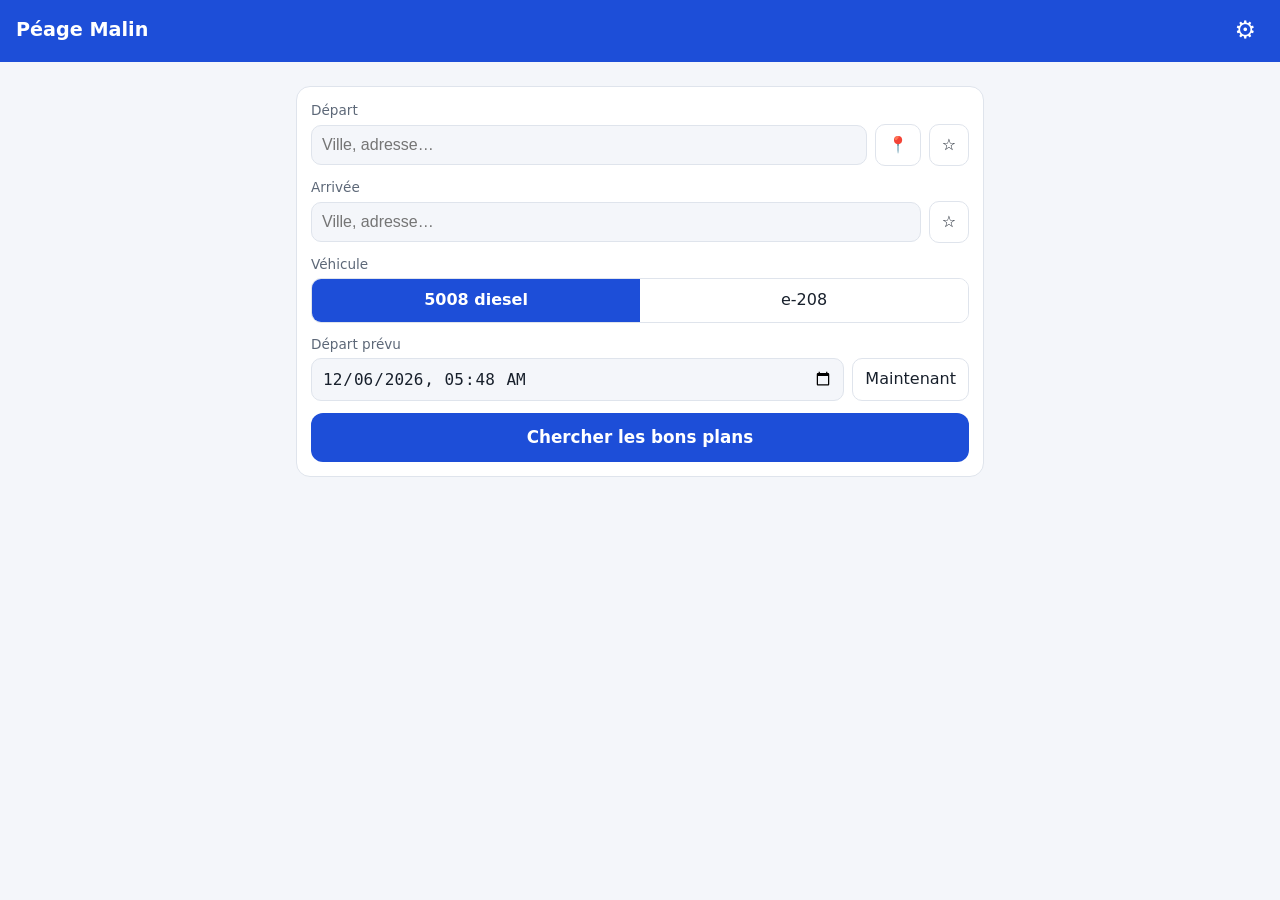
==== app/index.html @ 78e2078d "e-208 charge stopped automatically at 6:00 (always on Tempo red days, otherwise unless skipped from " ====
<!doctype html>
<html lang="fr">
<head>
<meta charset="utf-8">
<meta name="viewport" content="width=device-width, initial-scale=1, viewport-fit=cover">
<title>Péage Malin</title>
<meta name="description" content="Trouver les bons compromis entre péages, énergie et temps de trajet">
<meta name="theme-color" content="#1d4ed8">
<link rel="manifest" href="manifest.webmanifest">
<link rel="icon" href="icon.svg" type="image/svg+xml">
<link rel="apple-touch-icon" href="icon.svg">
<link rel="stylesheet" href="css/app.css">
</head>
<body>
<header class="top">
  <h1>Péage Malin</h1>
  <button id="btnSettings" class="icon-btn" aria-label="Réglages">⚙︎</button>
</header>

<main>
  <section id="enroute" class="card enroute hidden" aria-live="polite"></section>
  <section id="chargeCard" class="card chargecard hidden"></section>
  <section id="trips" class="card hidden">
    <h2>Mes trajets</h2>
    <div id="tripList"></div>
  </section>

  <form id="form" class="card" autocomplete="off">
    <label class="field">
      <span>Départ</span>
      <div class="row">
        <input id="from" type="text" placeholder="Ville, adresse…" required>
        <button type="button" id="btnHere" class="small-btn" title="Ma position" aria-label="Ma position">📍</button>
        <button type="button" id="btnSaveFrom" class="small-btn" title="Enregistrer ce lieu" aria-label="Enregistrer ce lieu">☆</button>
      </div>
      <ul class="suggest" id="fromSuggest"></ul>
      <div class="chips" id="fromChips"></div>
    </label>
    <label class="field">
      <span>Arrivée</span>
      <div class="row">
        <input id="to" type="text" placeholder="Ville, adresse…" required>
        <button type="button" id="btnSaveTo" class="small-btn" title="Enregistrer ce lieu" aria-label="Enregistrer ce lieu">☆</button>
      </div>
      <ul class="suggest" id="toSuggest"></ul>
      <div class="chips" id="toChips"></div>
    </label>
    <div class="field">
      <span>Véhicule</span>
      <div class="seg" id="vehSeg">
        <button type="button" data-v="diesel" class="on">5008 diesel</button>
        <button type="button" data-v="ev">e-208</button>
      </div>
    </div>
    <div id="evBox" class="evbox hidden">
      <div id="carLive" class="carlive hidden"></div>
      <label class="field inline"><span>🔋 Batterie au départ (%)</span><input id="evStart" type="number" min="5" max="100" step="5" inputmode="numeric"></label>
      <label class="field inline"><span>Batterie voulue à l'arrivée (%) <small>facultatif</small></span><input id="evArrive" type="number" min="0" max="90" step="5" inputmode="numeric" placeholder="8"></label>
      <label class="tick"><input id="evLunch" type="checkbox"> 🍽️ Déjeuner pendant une recharge</label>
      <label class="tick"><input id="evNoCharge" type="checkbox"> ♾️ Ignorer la recharge (autonomie illimitée)</label>
    </div>
    <label class="field">
      <span>Départ prévu</span>
      <div class="row">
        <input id="when" type="datetime-local">
        <button type="button" id="btnNow" class="small-btn">Maintenant</button>
      </div>
    </label>
    <button id="btnGo" class="primary" type="submit">Chercher les bons plans</button>
  </form>

  <section id="progress" class="card hidden" aria-live="polite">
    <div class="bar"><div id="barFill"></div></div>
    <p id="progressText">…</p>
  </section>

  <section id="error" class="card error hidden"></section>

  <section id="results" class="hidden">
    <div class="card" id="summary"></div>

    <div class="card">
      <h2>Combien de temps en plus j'accepte ?</h2>
      <input id="budget" type="range" min="0" max="90" step="5" value="30">
      <p id="budgetText" class="budget-text"></p>
      <div id="budgetRoute"></div>
    </div>

    <div class="card">
      <h2>Économie selon le temps perdu</h2>
      <div id="chart"></div>
      <p class="hint">Chaque point est un itinéraire « efficace » (aucun autre n'est à la fois plus rapide et moins cher). Touchez un point pour le voir.</p>
    </div>

    <div class="card">
      <h2>Tous les bons itinéraires</h2>
      <div id="list"></div>
    </div>
    <p class="hint center" id="footStats"></p>
  </section>
</main>

<dialog id="settings">
  <form method="dialog" class="settings" novalidate>
    <h2>Réglages</h2>
    <label class="field"><span>Clé TomTom (gratuite)</span><input id="sKey" type="text" spellcheck="false"></label>
    <label class="field"><span>Canal de ma voiture (e-208)</span><input id="sCar" type="text" spellcheck="false" autocapitalize="none" autocomplete="off" placeholder="pm-…"></label>
    <h3>5008 diesel</h3>
    <label class="field inline"><span>Consommation (L/100 km)</span><input id="sLper100" type="number" step="any"></label>
    <label class="field inline"><span>Prix du gazole (€/L)</span><input id="sDiesel" type="number" step="any"></label>
    <h3>e-208</h3>
    <label class="field inline"><span>Autoroute à 110, été (kWh/100 km)</span><input id="sKwhM" type="number" step="any"></label>
    <label class="field inline"><span>Autoroute à 110, hiver nov.–mars (kWh/100 km)</span><input id="sKwhMW" type="number" step="any"></label>
    <label class="field inline"><span>Autres routes (kWh/100 km)</span><input id="sKwhO" type="number" step="any"></label>
    <label class="field inline"><span>Batterie utile (kWh)</span><input id="sBatt" type="number" step="any"></label>
    <label class="field inline"><span>Électricité maison (€/kWh)</span><input id="sHome" type="number" step="any"></label>
    <label class="field inline"><span>Recharge rapide, réseau au prix inconnu (€/kWh)</span><input id="sFast" type="number" step="any"></label>
    <label class="field inline"><span>Durée du déjeuner (min)</span><input id="sLunch" type="number" step="any"></label>
    <label class="field inline"><span>Réserve minimum en roulant (%)</span><input id="sReserve" type="number" step="any"></label>
    <div class="row end">
      <button value="cancel" class="small-btn">Annuler</button>
      <button value="ok" id="sSave" class="primary small">Enregistrer</button>
    </div>
    <h3>Mes lieux</h3>
    <div id="placeList"></div>
    <p class="hint">Vos lieux, trajets, clé et réglages sont enregistrés uniquement sur ce téléphone (rien n'est envoyé
      à GitHub ni ailleurs). Pour chercher un itinéraire, seuls le départ et l'arrivée sont envoyés à TomTom.</p>
    <p class="hint">Tarifs péages classe 1 : <span id="dataVersion"></span></p>
  </form>
</dialog>

<script type="module" src="js/app.js"></script>
</body>
</html>
---- app/css/app.css ----
:root {
  --bg: #f4f6fa; --card: #ffffff; --text: #18202c; --muted: #5d6878; --line: #dfe4ec;
  --accent: #1d4ed8; --accent-text: #ffffff; --good: #15803d; --best: #b45309; --bad: #b91c1c;
  --chip: #eef2ff;
}
@media (prefers-color-scheme: dark) {
  :root:not([data-theme="light"]) {
    --bg: #0f141b; --card: #18202b; --text: #e8edf4; --muted: #9aa6b6; --line: #2a3442;
    --accent: #4f7cff; --accent-text: #ffffff; --good: #4ade80; --best: #fbbf24; --bad: #f87171; --chip: #1f2a3a;
  }
}
* { box-sizing: border-box; }
html, body { margin: 0; background: var(--bg); color: var(--text);
  font: 16px/1.4 system-ui, -apple-system, "Segoe UI", Roboto, sans-serif; }
main { max-width: 720px; margin: 0 auto; padding: 12px 16px 40px; }
.top { position: sticky; top: 0; z-index: 5; display: flex; align-items: center; justify-content: space-between;
  padding: 10px 16px; background: var(--accent); color: var(--accent-text); }
.top h1 { font-size: 1.2rem; margin: 0; }
.icon-btn { background: none; border: 0; color: inherit; font-size: 1.5rem; padding: 4px 8px; }
.card { background: var(--card); border: 1px solid var(--line); border-radius: 14px; padding: 14px; margin: 12px 0; }
h2 { font-size: 1.05rem; margin: 0 0 10px; }
h3 { font-size: .95rem; margin: 14px 0 4px; color: var(--muted); }
.field { display: block; margin-bottom: 12px; position: relative; }
.field > span { display: block; font-size: .85rem; color: var(--muted); margin-bottom: 4px; }
.field.inline { display: flex; align-items: center; justify-content: space-between; gap: 10px; margin-bottom: 8px; }
.field.inline span { margin: 0; }
.field.inline input { width: 90px; }
input[type=text], input[type=number], input[type=datetime-local], select { width: 100%; padding: 10px; font-size: 1rem;
  border: 1px solid var(--line); border-radius: 10px; background: var(--bg); color: var(--text); min-width: 0; }
.row { display: flex; gap: 8px; align-items: center; }
.row.end { justify-content: flex-end; }
button { font: inherit; cursor: pointer; }
.primary { width: 100%; padding: 13px; border: 0; border-radius: 12px; background: var(--accent); color: var(--accent-text);
  font-weight: 600; font-size: 1.05rem; }
.primary.small { width: auto; padding: 9px 16px; font-size: 1rem; }
.primary:disabled { opacity: .5; }
.small-btn { padding: 9px 12px; border: 1px solid var(--line); border-radius: 10px; background: var(--card); color: var(--text); white-space: nowrap; }
.seg { display: flex; border: 1px solid var(--line); border-radius: 10px; overflow: hidden; }
.seg button { flex: 1; padding: 10px; border: 0; background: var(--card); color: var(--text); }
.seg button.on { background: var(--accent); color: var(--accent-text); font-weight: 600; }
.suggest { list-style: none; margin: 2px 0 0; padding: 0; position: absolute; left: 0; right: 0; z-index: 4;
  background: var(--card); border: 1px solid var(--line); border-radius: 10px; max-height: 240px; overflow: auto; }
.suggest:empty { display: none; }
.suggest li { padding: 10px; border-bottom: 1px solid var(--line); font-size: .9rem; }
.hidden { display: none !important; }
.bar { height: 8px; background: var(--line); border-radius: 4px; overflow: hidden; }
#barFill { height: 100%; width: 0; background: var(--accent); transition: width .3s; }
#progressText { margin: 8px 0 0; color: var(--muted); font-size: .9rem; }
.error { border-color: var(--bad); color: var(--bad); }
.hint { color: var(--muted); font-size: .82rem; margin: 8px 0 0; }
.center { text-align: center; }
.big { font-size: 1.6rem; font-weight: 700; }
.route { border: 1px solid var(--line); border-radius: 12px; padding: 12px; margin-bottom: 10px; }
.route.sel { outline: 2px solid var(--accent); }
.route .head { display: flex; justify-content: space-between; align-items: baseline; gap: 8px; }
.route .save { font-size: 1.25rem; font-weight: 700; color: var(--good); }
.route .lost { font-weight: 600; }
.route .label { margin: 6px 0; }
.route .meta { color: var(--muted); font-size: .85rem; }
.route .actions { display: flex; gap: 8px; margin-top: 10px; flex-wrap: wrap; }
.route .actions a, .route .actions button { flex: 1; text-align: center; padding: 9px; border-radius: 10px; text-decoration: none;
  border: 1px solid var(--line); background: var(--card); color: var(--text); font-size: .92rem; }
.route .actions a.gm { background: var(--accent); color: var(--accent-text); border-color: var(--accent); font-weight: 600; }
.badge { display: inline-block; font-size: .78rem; font-weight: 700; padding: 2px 8px; border-radius: 99px; background: var(--chip); }
.badge.best { color: var(--best); }
.badge.free { color: var(--good); }
.details { margin-top: 8px; font-size: .85rem; color: var(--muted); }
.details li { margin: 2px 0; }
input[type=range] { width: 100%; accent-color: var(--accent); }
.budget-text { font-weight: 600; margin: 6px 0 10px; }
#chart svg { width: 100%; height: auto; display: block; }
#chart .pt { cursor: pointer; }
dialog { border: 0; border-radius: 16px; padding: 0; width: min(92vw, 460px); background: var(--card); color: var(--text); }
dialog::backdrop { background: rgba(0, 0, 0, .45); }
.settings { padding: 16px; }
.chips { display: flex; flex-wrap: wrap; gap: 6px; margin-top: 6px; }
.chips:empty { display: none; }
.chip { border: 1px solid var(--line); background: var(--chip); color: var(--text); border-radius: 99px; padding: 5px 12px; font-size: .88rem; }
.split { color: var(--muted); font-size: .85rem; margin-top: 2px; }
.trip { border: 1px solid var(--line); border-radius: 12px; padding: 12px; margin-bottom: 10px; }
.trip .name { font-weight: 700; }
.trip .actions { display: flex; gap: 8px; margin-top: 10px; flex-wrap: wrap; }
.trip .actions a, .trip .actions button { flex: 1; text-align: center; padding: 9px; border-radius: 10px; text-decoration: none;
  border: 1px solid var(--line); background: var(--card); color: var(--text); font-size: .92rem; min-width: 30%; }
.trip .actions .primary-act { background: var(--accent); color: var(--accent-text); border-color: var(--accent); font-weight: 600; }
.check { margin-top: 10px; padding: 10px; border-radius: 10px; background: var(--bg); font-size: .9rem; }
.check b { display: block; margin-bottom: 4px; }
.check.ok b { color: var(--good); } .check.warn b { color: var(--best); } .check.bad b { color: var(--bad); }
.check p { margin: 3px 0; }
.place { display: flex; justify-content: space-between; align-items: center; gap: 8px; padding: 6px 0; border-bottom: 1px solid var(--line); font-size: .92rem; }
.place span { overflow: hidden; text-overflow: ellipsis; }
.del { border: 1px solid var(--line); background: var(--card); color: var(--bad); border-radius: 8px; padding: 4px 10px; }

.evbox { margin: -4px 0 12px; padding: 10px 12px; border: 1px solid var(--line); border-radius: 10px; }
.evbox .field.inline { margin-bottom: 8px; }
.tick { display: flex; align-items: center; gap: 8px; font-size: .92rem; margin: 6px 0; }
.tick input { width: 20px; height: 20px; }
.charge { margin-top: 6px; padding: 8px 10px; border-radius: 10px; background: var(--bg); font-size: .85rem; }
.charge p { margin: 2px 0; }
.charge .warn { color: var(--bad); }
.evbox .field.inline input { width: 80px; flex: none; }
.carlive { font-size: .88rem; margin-bottom: 8px; padding-bottom: 8px; border-bottom: 1px solid var(--line); }
.carlive p { margin: 2px 0; }
.carlive .big { font-size: 1.05rem; }
.carlive .old { color: var(--muted); }
.route .actions.two .fav { flex-basis: 100%; }
.route .actions .gms { display: contents; }

/* "En route" battery check (D-037) */
.enroute { border-left: 6px solid var(--good); }
.enroute.juste { border-left-color: var(--best); }
.enroute.non { border-left-color: var(--bad); }
.enroute h2 { margin: 0 0 6px; font-size: 1.15rem; }
.enroute p { margin: 4px 0; font-size: .92rem; }
.enroute .first { font-size: 1rem; font-weight: 600; }
.enroute .old { color: var(--muted); font-size: .82rem; }
.enroute .actions { display: flex; gap: 8px; margin-top: 10px; flex-wrap: wrap; }
.enroute .actions button, .enroute .actions a { flex: 1; padding: 9px; border-radius: 10px; border: 1px solid var(--line);
  background: var(--card); color: var(--text); font-size: .9rem; text-align: center; text-decoration: none; }
.enroute .ntfy { margin-top: 10px; padding: 8px 10px; border-radius: 10px; background: var(--bg); font-size: .85rem; }
.enroute code { word-break: break-all; }
.follow { background: var(--chip) !important; font-weight: 600; }

/* charge stop at 6:00 (D-038) */
.chargecard p { margin: 4px 0; font-size: .92rem; }
.chargecard .old { color: var(--muted); font-size: .82rem; }
.chargecard.red { border-left: 6px solid var(--bad); }
.chargecard button { margin-top: 8px; width: 100%; padding: 9px; border-radius: 10px; border: 1px solid var(--line);
  background: var(--card); color: var(--text); font-size: .9rem; }
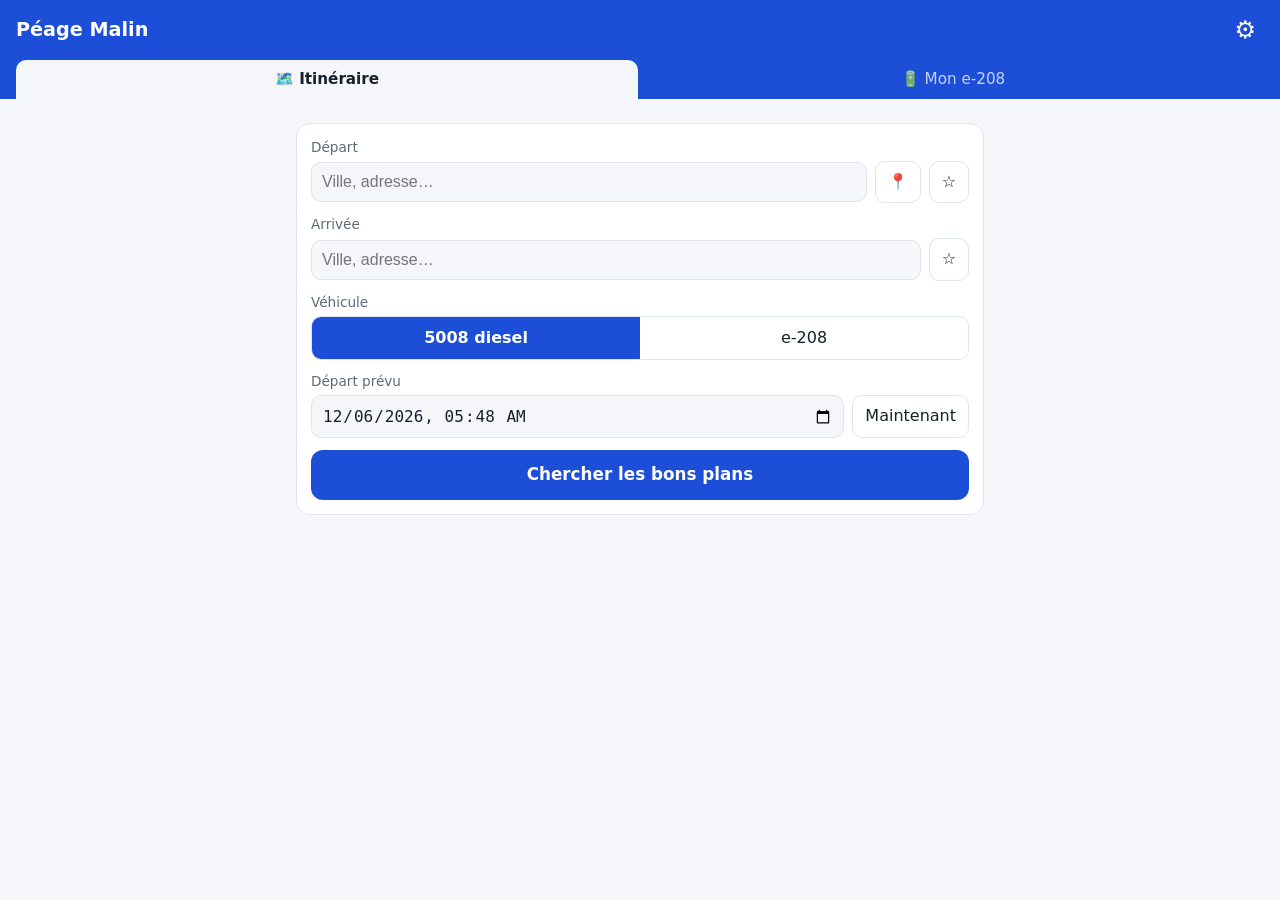
==== commit 252a163f: "App split in two tabs: route planner / my e-208 (car status, En route check, charge card), app v19 C" ====
--- a/app/index.html
+++ b/app/index.html
@@ -15,11 +15,23 @@
 <header class="top">
   <h1>Péage Malin</h1>
   <button id="btnSettings" class="icon-btn" aria-label="Réglages">⚙︎</button>
+  <nav class="tabs" role="tablist">
+    <button type="button" role="tab" id="tabBtnRoute" data-tab="route" class="on">🗺️ Itinéraire</button>
+    <button type="button" role="tab" id="tabBtnCar" data-tab="car">🔋 Mon e-208 <span id="tabDot" class="dot hidden"></span></button>
+  </nav>
 </header>
 
 <main>
+<div id="tabCar" class="tab hidden" role="tabpanel">
   <section id="enroute" class="card enroute hidden" aria-live="polite"></section>
+  <section id="carCard" class="card carcard">
+    <h2>Ma voiture</h2>
+    <div id="carLive" class="carlive"></div>
+  </section>
   <section id="chargeCard" class="card chargecard hidden"></section>
+</div>
+
+<div id="tabRoute" class="tab" role="tabpanel">
   <section id="trips" class="card hidden">
     <h2>Mes trajets</h2>
     <div id="tripList"></div>
@@ -53,7 +65,7 @@
       </div>
     </div>
     <div id="evBox" class="evbox hidden">
-      <div id="carLive" class="carlive hidden"></div>
+      <p id="carMini" class="carmini hidden"></p>
       <label class="field inline"><span>🔋 Batterie au départ (%)</span><input id="evStart" type="number" min="5" max="100" step="5" inputmode="numeric"></label>
       <label class="field inline"><span>Batterie voulue à l'arrivée (%) <small>facultatif</small></span><input id="evArrive" type="number" min="0" max="90" step="5" inputmode="numeric" placeholder="8"></label>
       <label class="tick"><input id="evLunch" type="checkbox"> 🍽️ Déjeuner pendant une recharge</label>
@@ -98,6 +110,7 @@
     </div>
     <p class="hint center" id="footStats"></p>
   </section>
+</div>
 </main>
 
 <dialog id="settings">
--- a/app/css/app.css
+++ b/app/css/app.css
@@ -15,7 +15,15 @@
 main { max-width: 720px; margin: 0 auto; padding: 12px 16px 40px; }
 .top { position: sticky; top: 0; z-index: 5; display: flex; align-items: center; justify-content: space-between;
   padding: 10px 16px; background: var(--accent); color: var(--accent-text); }
+.top { flex-wrap: wrap; padding-bottom: 0; }
 .top h1 { font-size: 1.2rem; margin: 0; }
+.tabs { flex-basis: 100%; display: flex; gap: 4px; margin-top: 8px; }
+.tabs button { flex: 1; padding: 9px 6px; border: 0; border-radius: 10px 10px 0 0; background: transparent;
+  color: var(--accent-text); opacity: .75; font-size: .95rem; }
+.tabs button.on { background: var(--bg); color: var(--text); opacity: 1; font-weight: 600; }
+.tabs .dot { display: inline-block; width: 8px; height: 8px; border-radius: 50%; background: var(--good); vertical-align: middle; }
+.tabs .dot.juste { background: var(--best); } .tabs .dot.non { background: var(--bad); }
+.carmini { font-size: .85rem; color: var(--muted); margin: 0 0 8px; }
 .icon-btn { background: none; border: 0; color: inherit; font-size: 1.5rem; padding: 4px 8px; }
 .card { background: var(--card); border: 1px solid var(--line); border-radius: 14px; padding: 14px; margin: 12px 0; }
 h2 { font-size: 1.05rem; margin: 0 0 10px; }
@@ -99,7 +107,7 @@
 .charge p { margin: 2px 0; }
 .charge .warn { color: var(--bad); }
 .evbox .field.inline input { width: 80px; flex: none; }
-.carlive { font-size: .88rem; margin-bottom: 8px; padding-bottom: 8px; border-bottom: 1px solid var(--line); }
+.carlive { font-size: .9rem; }
 .carlive p { margin: 2px 0; }
 .carlive .big { font-size: 1.05rem; }
 .carlive .old { color: var(--muted); }
@@ -124,6 +132,8 @@
 /* charge stop at 6:00 (D-038) */
 .chargecard p { margin: 4px 0; font-size: .92rem; }
 .chargecard .old { color: var(--muted); font-size: .82rem; }
+.chargecard .nowbtns { display: flex; gap: 8px; }
+.chargecard .nowbtns button { flex: 1; }
 .chargecard.red { border-left: 6px solid var(--bad); }
 .chargecard button { margin-top: 8px; width: 100%; padding: 9px; border-radius: 10px; border: 1px solid var(--line);
   background: var(--card); color: var(--text); font-size: .9rem; }
